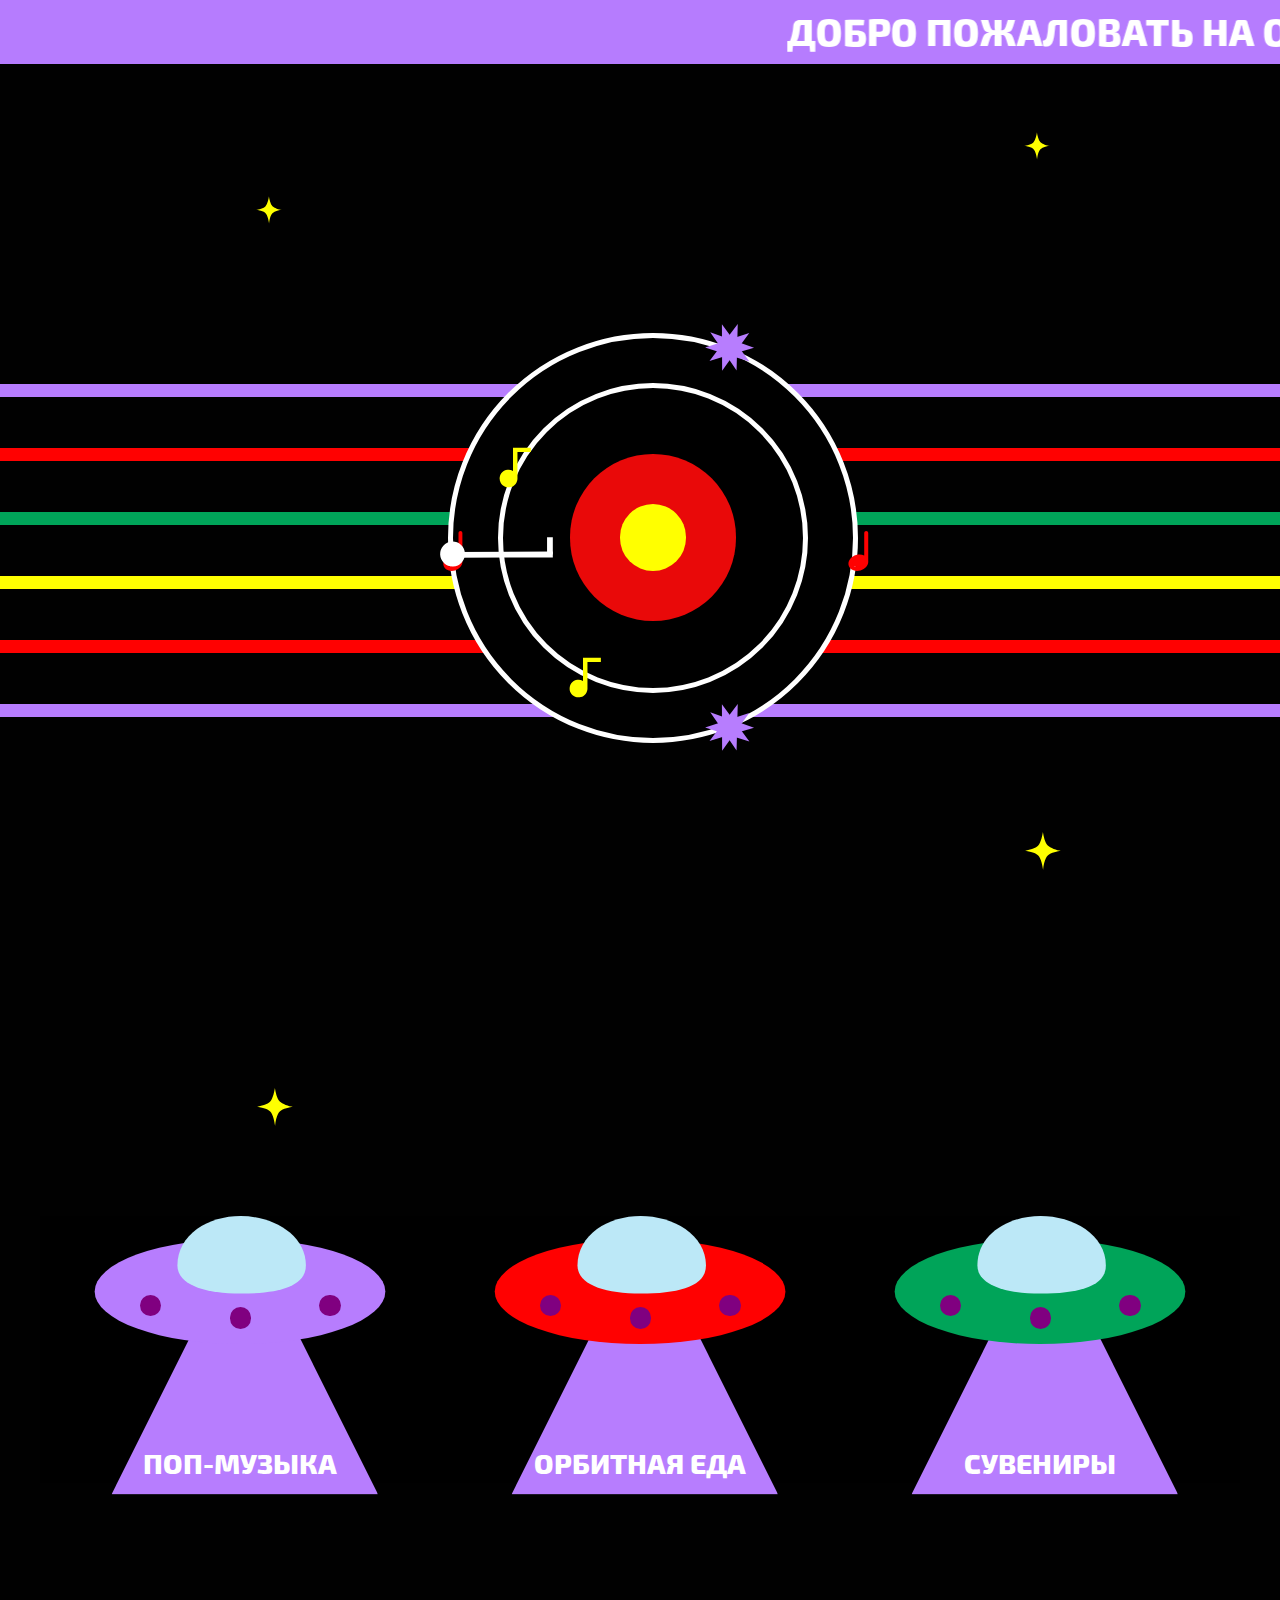
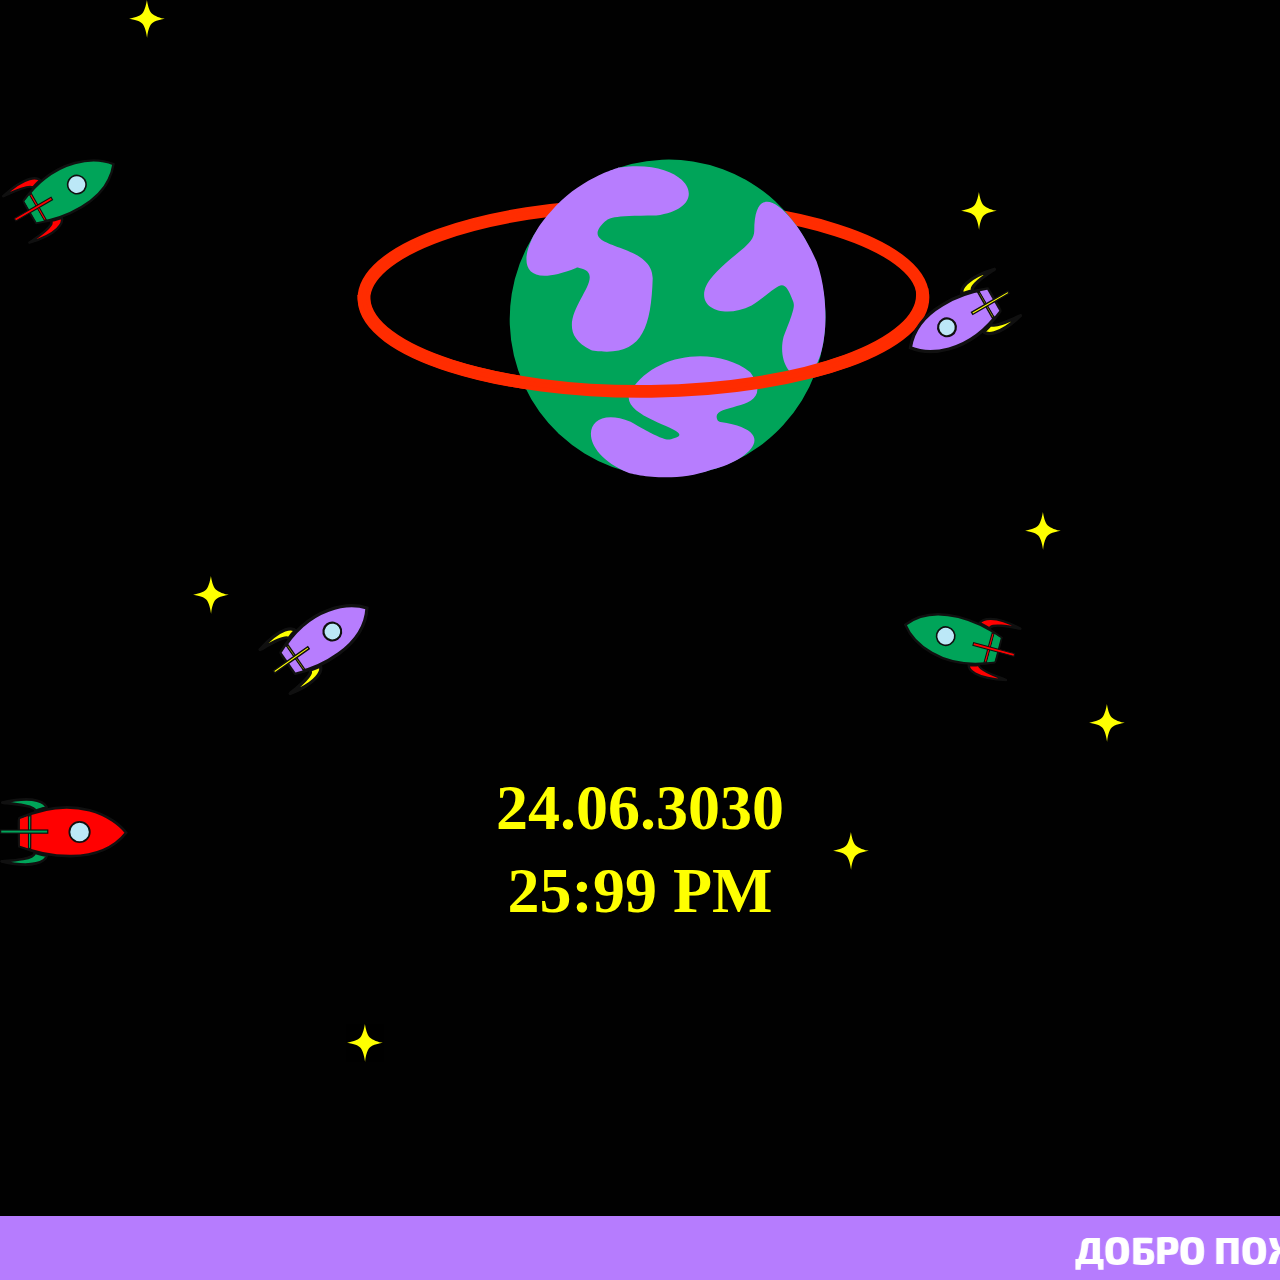
==== index.html @ cf9aab34 "update" ====
<!DOCTYPE html>
<html lang="en" dir="ltr">

<head>
  <meta charset="utf-8">
  <title>Supernova</title>
  <link rel="stylesheet" href="./stylesheets/style.css">
</head>


<body>


  <!-- ПЕРВЫЙ ЭКРАН -->


  <!-- /* Бегущая строка */ -->


  <div class="running_text">
    <div class="text_first">
      <marquee behavior="scroll" direction="left" scrollamount="50" class="text_first2">

        <span class="text_item1">ДОБРО ПОЖАЛОВАТЬ НА ORBIT FEST</span>
        <span class="text_item1">ДОБРО ПОЖАЛОВАТЬ НА ORBIT FEST</span>
        <span class="text_item1">ДОБРО ПОЖАЛОВАТЬ НА ORBIT FEST</span>
        <span class="text_item1">ДОБРО ПОЖАЛОВАТЬ НА ORBIT FEST</span>
        <span class="text_item1">ДОБРО ПОЖАЛОВАТЬ НА ORBIT FEST</span>
        <span class="text_item1">ДОБРО ПОЖАЛОВАТЬ НА ORBIT FEST</span>
        <span class="text_item1">ДОБРО ПОЖАЛОВАТЬ НА ORBIT FEST</span>
        <span class="text_item1">ДОБРО ПОЖАЛОВАТЬ НА ORBIT FEST</span>
        <span class="text_item1">ДОБРО ПОЖАЛОВАТЬ НА ORBIT FEST</span>
        <span class="text_item1">ДОБРО ПОЖАЛОВАТЬ НА ORBIT FEST</span>
      </marquee>
    </div>
  </div>


  <!-- Задние звезды первый экран  -->
  <div class="firstscreen">
    <div id="smallstar1"> <img src="img/smallstar2.svg" alt=""></div>
    <div id="smallstar2"> <img src="img/smallstar2.svg" alt=""></div>
  </div>


  <!-- Линии разноцветные -->
  <div class="lines_container">
    <div class="line_purple"></div>
    <div class="line_red"></div>
    <div class="line_green"></div>
    <div class="line_yellow"></div>
    <div class="line_red2"></div>
    <div class="line_purple2"></div>
  </div>


  <div class="orbit-container">
    <div class="inner-circle">
      <div class="inner2-circle">
        <div class="inner3-circle">
          <img src="img/music.svg" class="music1">
          <img src="img/music.svg" class="music2">
          <img src="img/note.svg" class="music3">
          <img src="img/star.svg" class="music4">
          <img src="img/note.svg" class="music5">
          <img src="img/star.svg" class="music6">
        </div>
      </div>
    </div>
  </div>


  <!-- ВТОРОЙ ЭКРАН -->
  <div class="imagestick">
    <img src="img/stick.svg" id="stick">
  </div>


  <!-- Задние звезды второй экран  -->
  <div class="screen2">
    <div id="smallstar3"> <img src="img/smallstar2.svg" alt=""></div>
    <div id="smallstar4"> <img src="img/smallstar2.svg" alt=""></div>
    <!-- Общий контейнер -->
    <div class="container">
      <!-- Первый контейнер -->
      <div class="box">
        <div class="light-rays"></div> <!-- Лучи -->
        <img src="img/ufo1.svg" alt="UFO" class="ufo-image">
        <div class="circles">
          <div class="circle circle1"></div>
          <div class="circle circle2"></div>
          <div class="circle circle3"></div>
        </div>
        <p class="text">поп-музыка</p>
      </div>
      <!-- Второй контейнер -->
      <div class="box">
        <div class="light-rays"></div> <!-- Лучи -->
        <img src="img/ufo2.svg" alt="UFO" class="ufo-image">
        <div class="circles">
          <div class="circle circle1"></div>
          <div class="circle circle2"></div>
          <div class="circle circle3"></div>
        </div>
        <p class="text">орбитная еда</p>
      </div>

      <!-- Третий контейнер -->
      <div class="box">
        <div class="light-rays"></div> <!-- Лучи -->
        <img src="img/ufo3.svg" alt="UFO" class="ufo-image">
        <div class="circles">
          <div class="circle circle1"></div>
          <div class="circle circle2"></div>
          <div class="circle circle3"></div>
        </div>
        <p class="text">сувениры</p>
      </div>
    </div>
  </div>
  <!-- ТРЕТИЙ ЭКРАН -->

  <!-- Задние звезды второй экран  -->
  <div class="screen3">
    <div id="smallstar5"> <img src="img/smallstar2.svg" alt=""></div>
    <div id="smallstar6"> <img src="img/smallstar2.svg" alt=""></div>
    <div id="smallstar7"> <img src="img/smallstar2.svg" alt=""></div>
    <div id="smallstar8"> <img src="img/smallstar2.svg" alt=""></div>
    <div class="planet">
      <img src="img/orbitseparated.svg" class="orbitseparated" alt="orbitseparated">
      <img src="img/orbittogether.svg" class="orbittogether" alt="orbittogether">
      <img src="img/planet.svg" class="planeta" alt="">
      <div id="redtag"> <img src="img/redtag.svg" alt=""></div>
      <div class="wrapper1">
        <div class="wrapper2">
          <div id="Rocket1">
            <img src="img/greenrocket.svg" alt="">
          </div>
        </div>
      </div>

      <div class="wrapper3">
        <div class="wrapper4">
          <div id="Rocket2">
            <img src="img/purplerocket.svg" alt="">
          </div>
        </div>
      </div>
      <div id="Rocket3">
        <img src="img/redrocket.svg" alt="">

      </div>
    </div>
  </div>
  <div class="screen4">
    <div id="smallstar9"> <img src="img/smallstar2.svg" alt=""></div>
    <div id="smallstar10"> <img src="img/smallstar2.svg" alt=""></div>
    <div id="smallstar11"> <img src="img/smallstar2.svg" alt=""></div>

    <div class="centered-text">
      <div class="date">24.06.3030</div>
      <div class="now">25:99 PM</div>
    </div>
    <div class="wrapper5">
      <div class="wrapper6">
        <div id="Rocket4">
          <img src="img/greenrocket.svg" alt="">
        </div>
      </div>
    </div>
    <div class="wrapper7">
      <div class="wrapper8">
        <div id="Rocket5">
          <img src="img/purplerocket.svg" alt="">
        </div>
      </div>
    </div>

  </div>

  <div class="footer">
    <div class="running_text2">
      <marquee behavior="scroll" direction="left" scrollamount="20" class="text_first2">
        <span class="text_item1">ДОБРО ПОЖАЛОВАТЬ НА ORBIT FEST</span>
        <span class="text_item1">ДОБРО ПОЖАЛОВАТЬ НА ORBIT FEST</span>
        <span class="text_item1">ДОБРО ПОЖАЛОВАТЬ НА ORBIT FEST</span>
        <span class="text_item1">ДОБРО ПОЖАЛОВАТЬ НА ORBIT FEST</span>
        <span class="text_item1">ДОБРО ПОЖАЛОВАТЬ НА ORBIT FEST</span>
        <span class="text_item1">ДОБРО ПОЖАЛОВАТЬ НА ORBIT FEST</span>
        <span class="text_item1">ДОБРО ПОЖАЛОВАТЬ НА ORBIT FEST</span>
        <span class="text_item1">ДОБРО ПОЖАЛОВАТЬ НА ORBIT FEST</span>
        <span class="text_item1">ДОБРО ПОЖАЛОВАТЬ НА ORBIT FEST</span>
        <span class="text_item1">ДОБРО ПОЖАЛОВАТЬ НА ORBIT FEST</span>
      </marquee>
    </div>
  </div>
</body>

</html>
---- stylesheets/style.css ----
@import "reset.css";
@import "content.css";
@import "responsive.css";
@import "font.css";
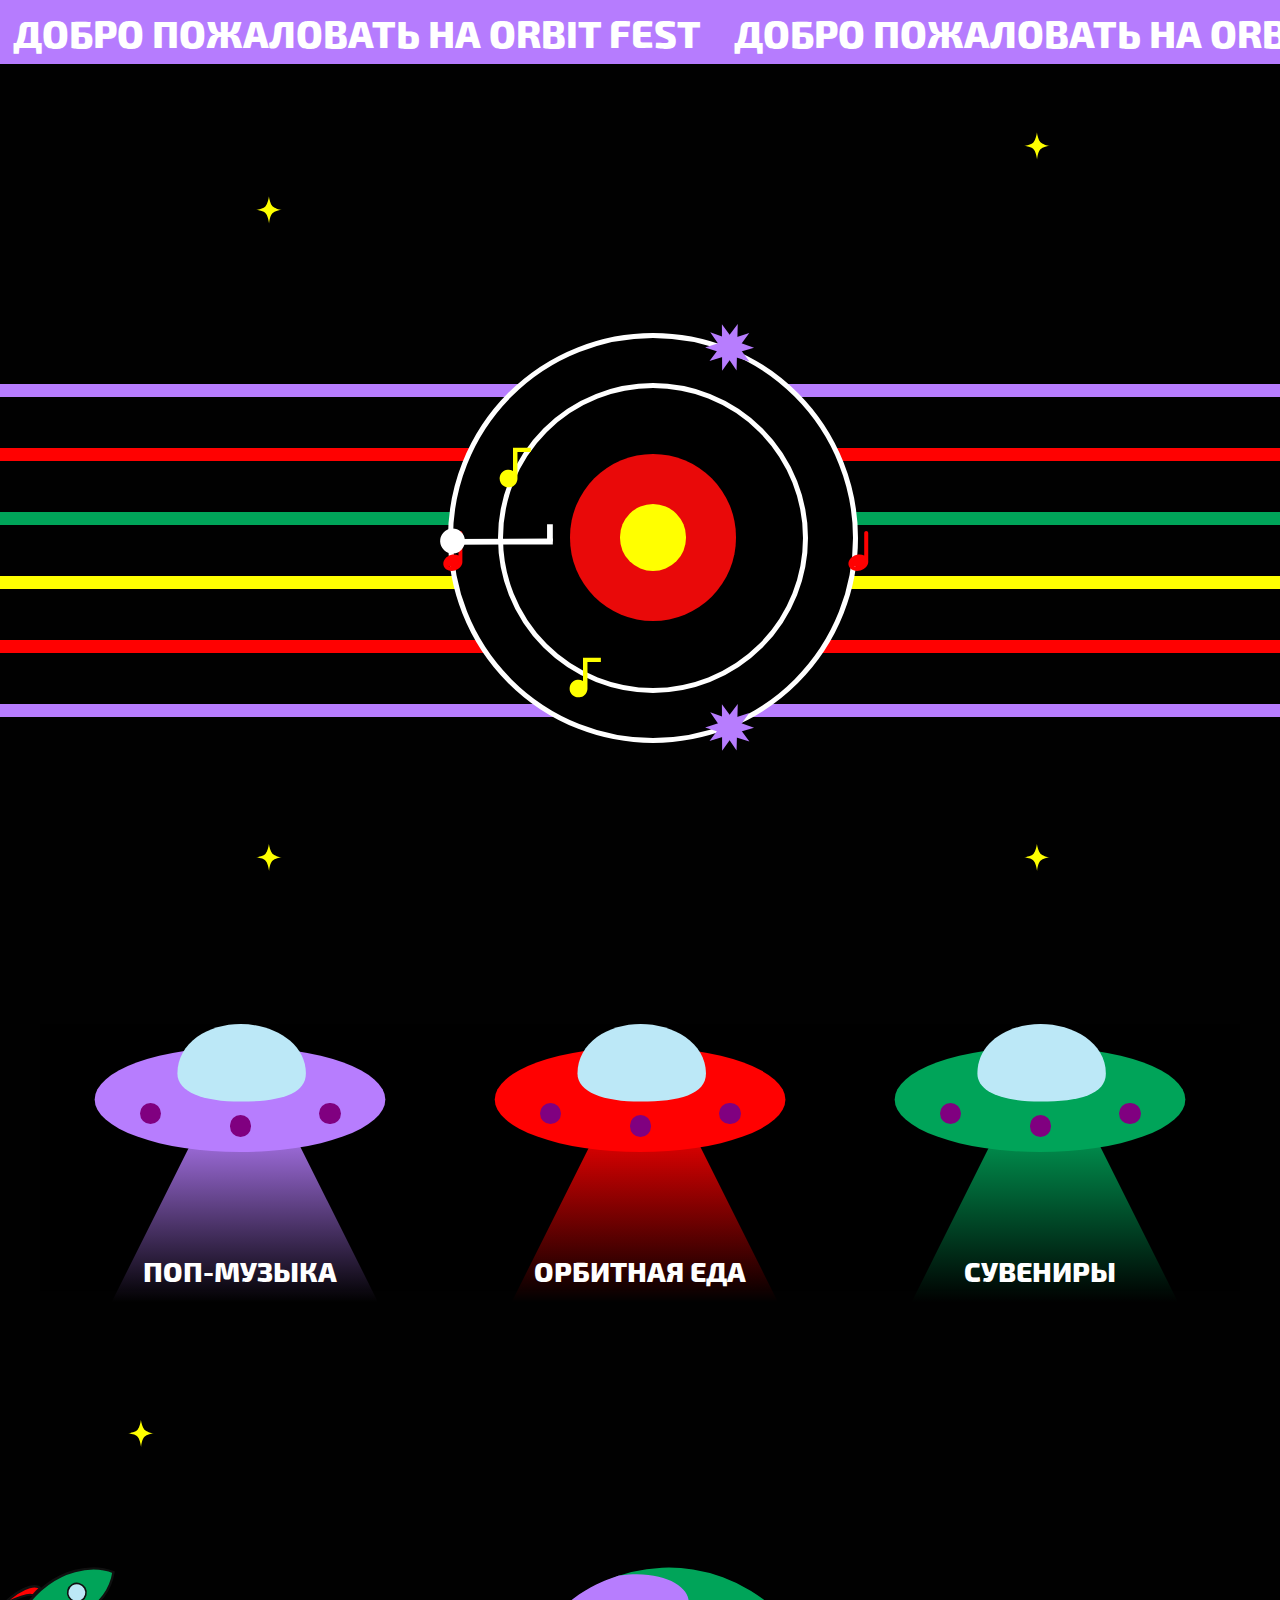
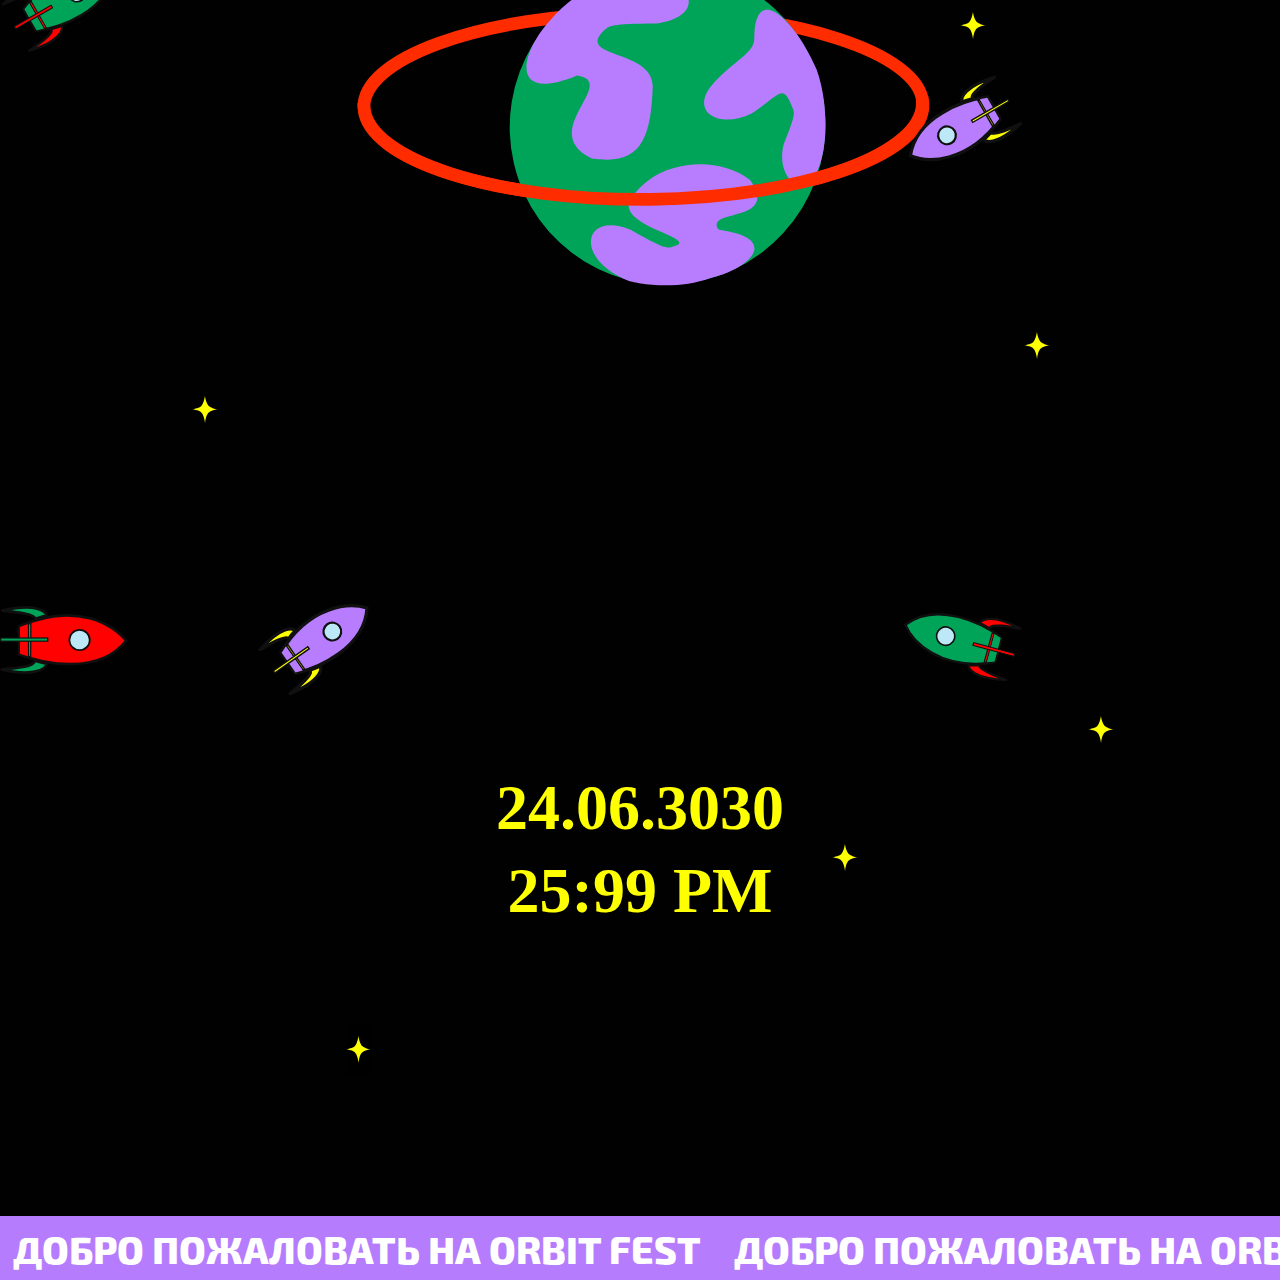
==== commit 3ccc5b2e: "CHANGE" ====
--- a/index.html
+++ b/index.html
@@ -19,21 +19,18 @@
 
   <div class="running_text">
     <div class="text_first">
-      <marquee behavior="scroll" direction="left" scrollamount="50" class="text_first2">
-
-        <span class="text_item1">ДОБРО ПОЖАЛОВАТЬ НА ORBIT FEST</span>
-        <span class="text_item1">ДОБРО ПОЖАЛОВАТЬ НА ORBIT FEST</span>
-        <span class="text_item1">ДОБРО ПОЖАЛОВАТЬ НА ORBIT FEST</span>
-        <span class="text_item1">ДОБРО ПОЖАЛОВАТЬ НА ORBIT FEST</span>
-        <span class="text_item1">ДОБРО ПОЖАЛОВАТЬ НА ORBIT FEST</span>
-        <span class="text_item1">ДОБРО ПОЖАЛОВАТЬ НА ORBIT FEST</span>
-        <span class="text_item1">ДОБРО ПОЖАЛОВАТЬ НА ORBIT FEST</span>
-        <span class="text_item1">ДОБРО ПОЖАЛОВАТЬ НА ORBIT FEST</span>
-        <span class="text_item1">ДОБРО ПОЖАЛОВАТЬ НА ORBIT FEST</span>
-        <span class="text_item1">ДОБРО ПОЖАЛОВАТЬ НА ORBIT FEST</span>
-      </marquee>
+      <span class="text_item">ДОБРО ПОЖАЛОВАТЬ НА ORBIT FEST</span>
+        <span class="text_item">ДОБРО ПОЖАЛОВАТЬ НА ORBIT FEST</span>
+        <span class="text_item">ДОБРО ПОЖАЛОВАТЬ НА ORBIT FEST</span>
+        <span class="text_item">ДОБРО ПОЖАЛОВАТЬ НА ORBIT FEST</span>
+        <span class="text_item">ДОБРО ПОЖАЛОВАТЬ НА ORBIT FEST</span>
+        <span class="text_item">ДОБРО ПОЖАЛОВАТЬ НА ORBIT FEST</span>
+        <span class="text_item">ДОБРО ПОЖАЛОВАТЬ НА ORBIT FEST</span>
+        <span class="text_item">ДОБРО ПОЖАЛОВАТЬ НА ORBIT FEST</span>
+        <span class="text_item">ДОБРО ПОЖАЛОВАТЬ НА ORBIT FEST</span>
+        <span class="text_item">ДОБРО ПОЖАЛОВАТЬ НА ORBIT FEST</span>
     </div>
-  </div>
+    </div>
 
 
   <!-- Задние звезды первый экран  -->
@@ -84,7 +81,7 @@
     <div class="container">
       <!-- Первый контейнер -->
       <div class="box">
-        <div class="light-rays"></div> <!-- Лучи -->
+        <div class="light-rays"></div> 
         <img src="img/ufo1.svg" alt="UFO" class="ufo-image">
         <div class="circles">
           <div class="circle circle1"></div>
@@ -95,7 +92,7 @@
       </div>
       <!-- Второй контейнер -->
       <div class="box">
-        <div class="light-rays"></div> <!-- Лучи -->
+        <div class="light-rays"></div> 
         <img src="img/ufo2.svg" alt="UFO" class="ufo-image">
         <div class="circles">
           <div class="circle circle1"></div>
@@ -179,21 +176,21 @@
   </div>
 
   <div class="footer">
-    <div class="running_text2">
-      <marquee behavior="scroll" direction="left" scrollamount="20" class="text_first2">
+    <div class="running_text">
+      <div class="text_first">
         <span class="text_item1">ДОБРО ПОЖАЛОВАТЬ НА ORBIT FEST</span>
-        <span class="text_item1">ДОБРО ПОЖАЛОВАТЬ НА ORBIT FEST</span>
-        <span class="text_item1">ДОБРО ПОЖАЛОВАТЬ НА ORBIT FEST</span>
-        <span class="text_item1">ДОБРО ПОЖАЛОВАТЬ НА ORBIT FEST</span>
-        <span class="text_item1">ДОБРО ПОЖАЛОВАТЬ НА ORBIT FEST</span>
-        <span class="text_item1">ДОБРО ПОЖАЛОВАТЬ НА ORBIT FEST</span>
-        <span class="text_item1">ДОБРО ПОЖАЛОВАТЬ НА ORBIT FEST</span>
-        <span class="text_item1">ДОБРО ПОЖАЛОВАТЬ НА ORBIT FEST</span>
-        <span class="text_item1">ДОБРО ПОЖАЛОВАТЬ НА ORBIT FEST</span>
-        <span class="text_item1">ДОБРО ПОЖАЛОВАТЬ НА ORBIT FEST</span>
-      </marquee>
-    </div>
-  </div>
+          <span class="text_item1">ДОБРО ПОЖАЛОВАТЬ НА ORBIT FEST</span>
+          <span class="text_item1">ДОБРО ПОЖАЛОВАТЬ НА ORBIT FEST</span>
+          <span class="text_item1">ДОБРО ПОЖАЛОВАТЬ НА ORBIT FEST</span>
+          <span class="text_item1">ДОБРО ПОЖАЛОВАТЬ НА ORBIT FEST</span>
+          <span class="text_item1">ДОБРО ПОЖАЛОВАТЬ НА ORBIT FEST</span>
+          <span class="text_item1">ДОБРО ПОЖАЛОВАТЬ НА ORBIT FEST</span>
+          <span class="text_item1">ДОБРО ПОЖАЛОВАТЬ НА ORBIT FEST</span>
+          <span class="text_item1">ДОБРО ПОЖАЛОВАТЬ НА ORBIT FEST</span>
+          <span class="text_item1">ДОБРО ПОЖАЛОВАТЬ НА ORBIT FEST</span>
+      </div>
+      </div>
+  
 </body>
 
 </html>--- a/stylesheets/style.css
+++ b/stylesheets/style.css
@@ -1,4 +1,4 @@
 @import "reset.css";
 @import "content.css";
-@import "responsive.css";
+@import "adaptive.css";
 @import "font.css";
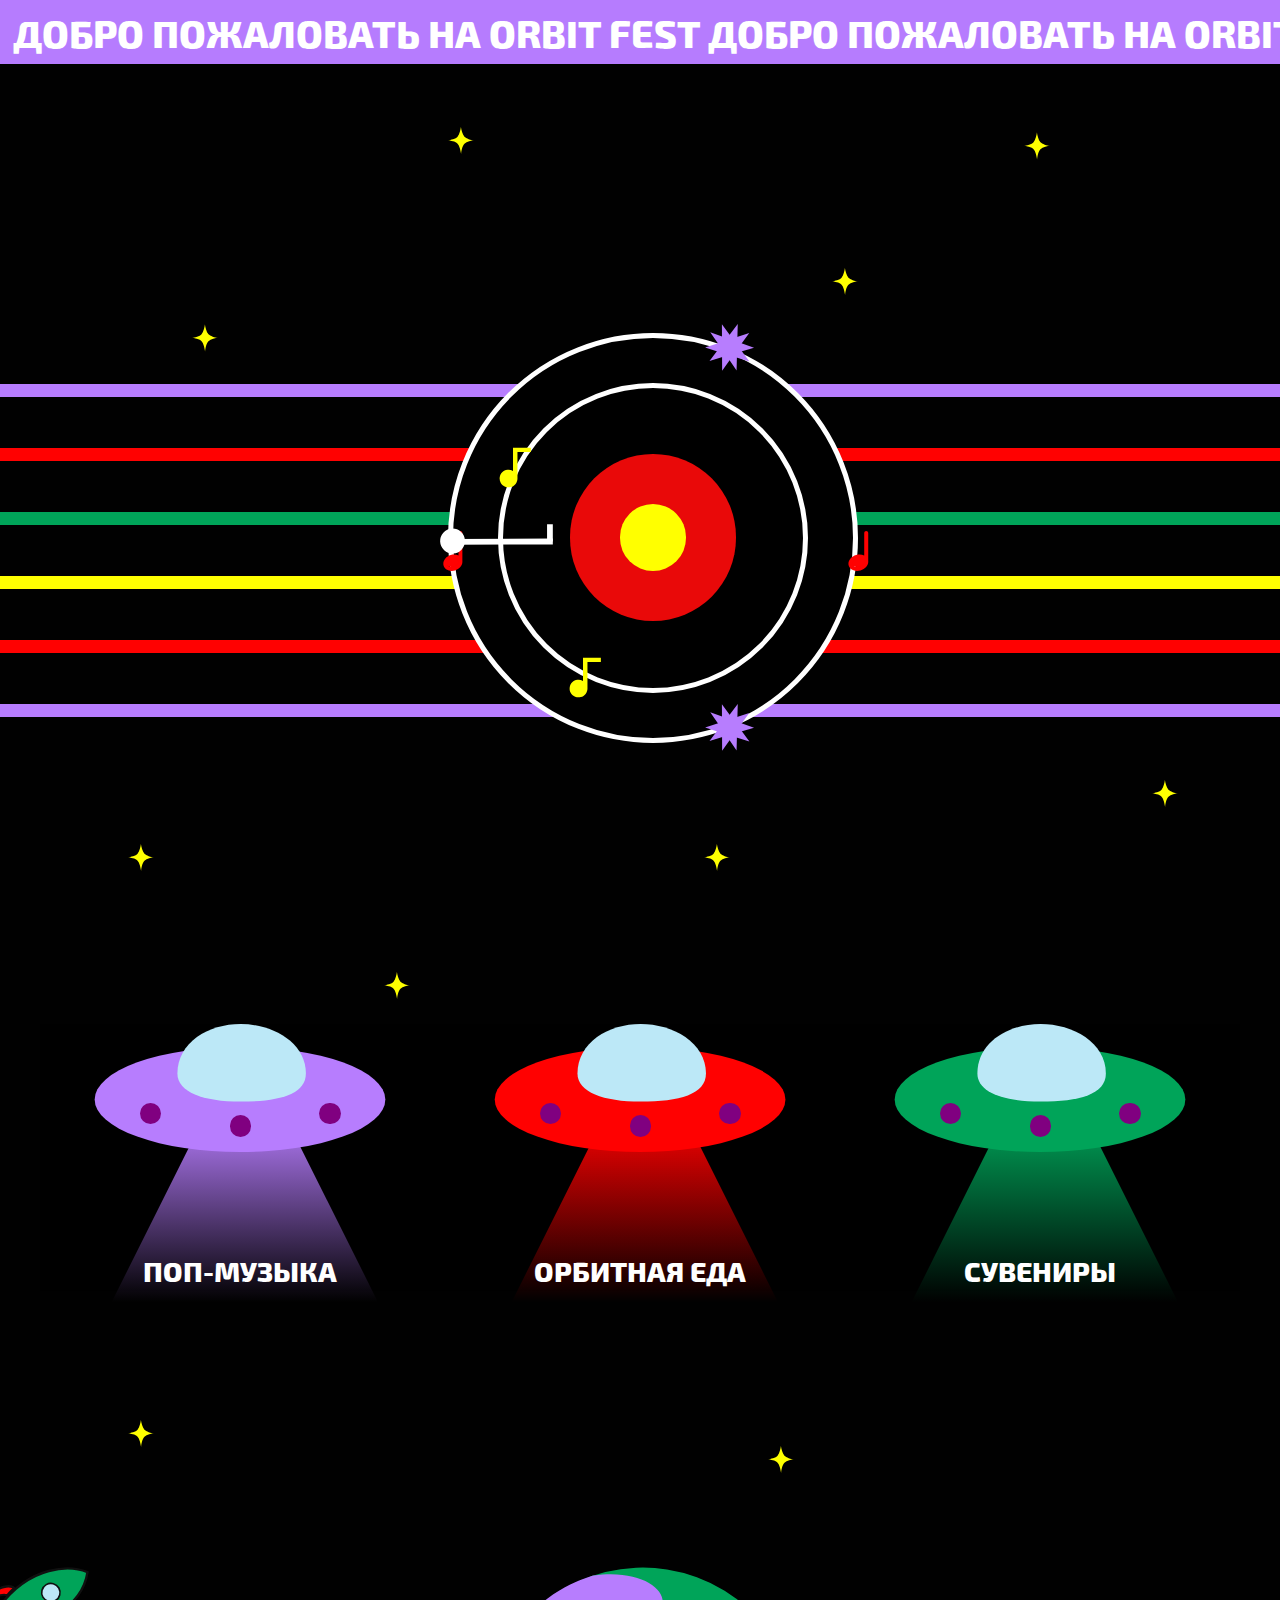
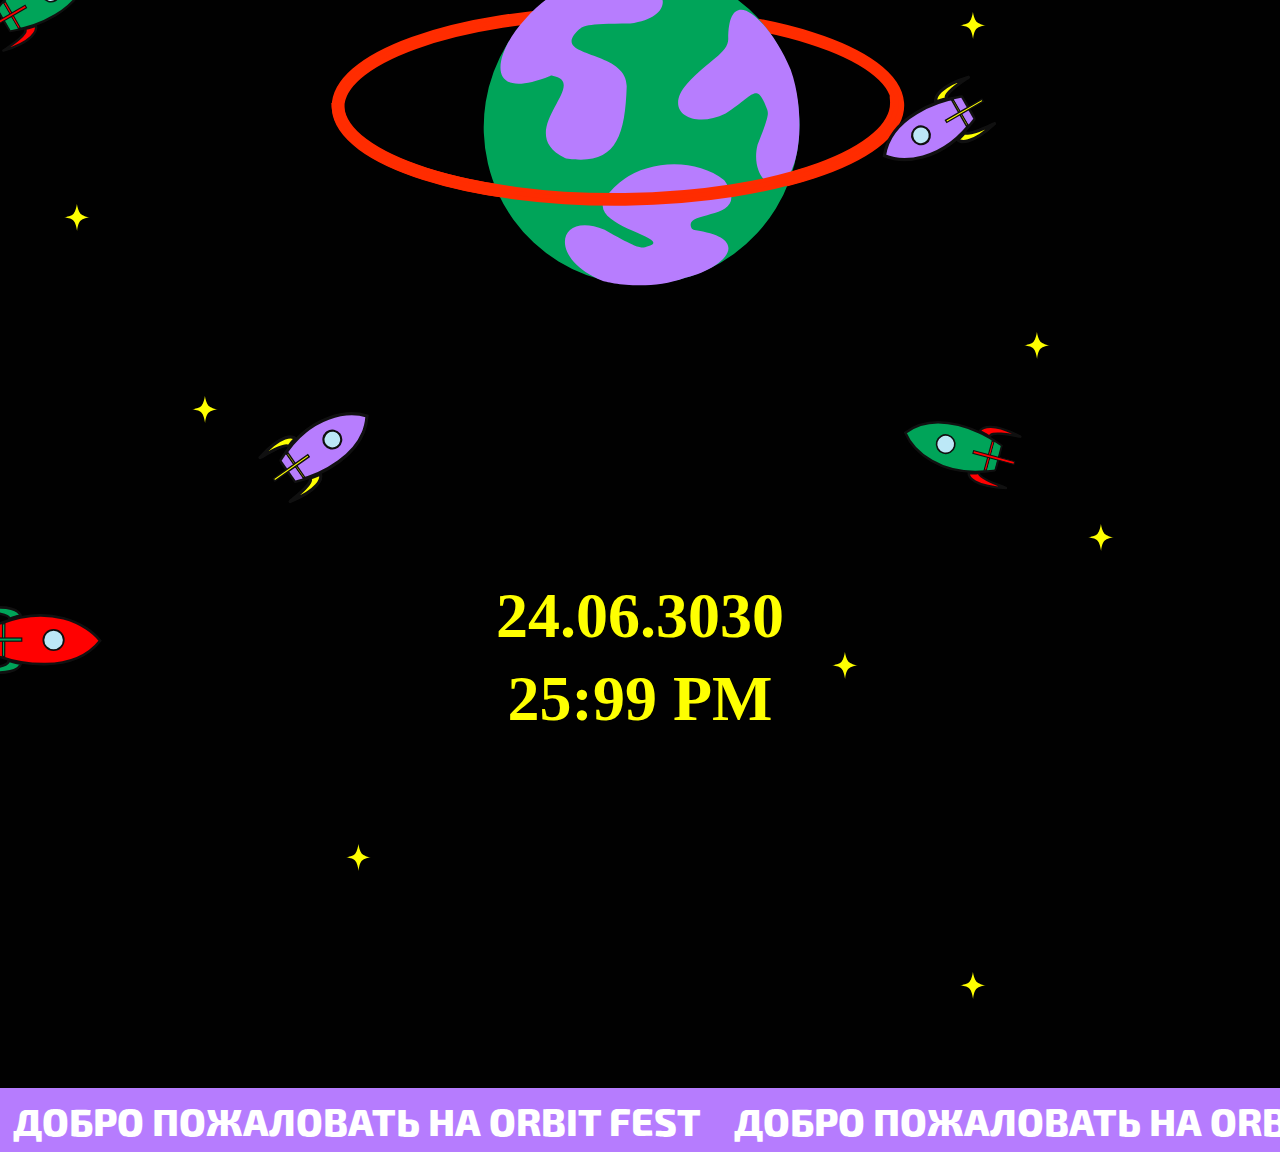
==== commit e43358a0: "update" ====
--- a/index.html
+++ b/index.html
@@ -20,15 +20,10 @@
   <div class="running_text">
     <div class="text_first">
       <span class="text_item">ДОБРО ПОЖАЛОВАТЬ НА ORBIT FEST</span>
-        <span class="text_item">ДОБРО ПОЖАЛОВАТЬ НА ORBIT FEST</span>
-        <span class="text_item">ДОБРО ПОЖАЛОВАТЬ НА ORBIT FEST</span>
-        <span class="text_item">ДОБРО ПОЖАЛОВАТЬ НА ORBIT FEST</span>
-        <span class="text_item">ДОБРО ПОЖАЛОВАТЬ НА ORBIT FEST</span>
-        <span class="text_item">ДОБРО ПОЖАЛОВАТЬ НА ORBIT FEST</span>
-        <span class="text_item">ДОБРО ПОЖАЛОВАТЬ НА ORBIT FEST</span>
-        <span class="text_item">ДОБРО ПОЖАЛОВАТЬ НА ORBIT FEST</span>
-        <span class="text_item">ДОБРО ПОЖАЛОВАТЬ НА ORBIT FEST</span>
-        <span class="text_item">ДОБРО ПОЖАЛОВАТЬ НА ORBIT FEST</span>
+      <span class="text_item">ДОБРО ПОЖАЛОВАТЬ НА ORBIT FEST</span>
+      <span class="text_item">ДОБРО ПОЖАЛОВАТЬ НА ORBIT FEST</span>
+      <span class="text_item">ДОБРО ПОЖАЛОВАТЬ НА ORBIT FEST</span>
+
     </div>
     </div>
 
@@ -37,6 +32,9 @@
   <div class="firstscreen">
     <div id="smallstar1"> <img src="img/smallstar2.svg" alt=""></div>
     <div id="smallstar2"> <img src="img/smallstar2.svg" alt=""></div>
+    <div id="smallstar12"> <img src="img/smallstar2.svg" alt=""></div>
+    <div id="smallstar13"> <img src="img/smallstar2.svg" alt=""></div>
+
   </div>
 
 
@@ -77,6 +75,8 @@
   <div class="screen2">
     <div id="smallstar3"> <img src="img/smallstar2.svg" alt=""></div>
     <div id="smallstar4"> <img src="img/smallstar2.svg" alt=""></div>
+    <div id="smallstar14"> <img src="img/smallstar2.svg" alt=""></div>
+    <div id="smallstar15"> <img src="img/smallstar2.svg" alt=""></div>
     <!-- Общий контейнер -->
     <div class="container">
       <!-- Первый контейнер -->
@@ -123,6 +123,8 @@
     <div id="smallstar6"> <img src="img/smallstar2.svg" alt=""></div>
     <div id="smallstar7"> <img src="img/smallstar2.svg" alt=""></div>
     <div id="smallstar8"> <img src="img/smallstar2.svg" alt=""></div>
+    <div id="smallstar16"> <img src="img/smallstar2.svg" alt=""></div>
+    <div id="smallstar17"> <img src="img/smallstar2.svg" alt=""></div>
     <div class="planet">
       <img src="img/orbitseparated.svg" class="orbitseparated" alt="orbitseparated">
       <img src="img/orbittogether.svg" class="orbittogether" alt="orbittogether">
@@ -153,6 +155,7 @@
     <div id="smallstar9"> <img src="img/smallstar2.svg" alt=""></div>
     <div id="smallstar10"> <img src="img/smallstar2.svg" alt=""></div>
     <div id="smallstar11"> <img src="img/smallstar2.svg" alt=""></div>
+    <div id="smallstar18"> <img src="img/smallstar2.svg" alt=""></div>
 
     <div class="centered-text">
       <div class="date">24.06.3030</div>
@@ -179,15 +182,10 @@
     <div class="running_text">
       <div class="text_first">
         <span class="text_item1">ДОБРО ПОЖАЛОВАТЬ НА ORBIT FEST</span>
-          <span class="text_item1">ДОБРО ПОЖАЛОВАТЬ НА ORBIT FEST</span>
-          <span class="text_item1">ДОБРО ПОЖАЛОВАТЬ НА ORBIT FEST</span>
-          <span class="text_item1">ДОБРО ПОЖАЛОВАТЬ НА ORBIT FEST</span>
-          <span class="text_item1">ДОБРО ПОЖАЛОВАТЬ НА ORBIT FEST</span>
-          <span class="text_item1">ДОБРО ПОЖАЛОВАТЬ НА ORBIT FEST</span>
-          <span class="text_item1">ДОБРО ПОЖАЛОВАТЬ НА ORBIT FEST</span>
-          <span class="text_item1">ДОБРО ПОЖАЛОВАТЬ НА ORBIT FEST</span>
-          <span class="text_item1">ДОБРО ПОЖАЛОВАТЬ НА ORBIT FEST</span>
-          <span class="text_item1">ДОБРО ПОЖАЛОВАТЬ НА ORBIT FEST</span>
+        <span class="text_item1">ДОБРО ПОЖАЛОВАТЬ НА ORBIT FEST</span>
+        <span class="text_item1">ДОБРО ПОЖАЛОВАТЬ НА ORBIT FEST</span>
+        <span class="text_item1">ДОБРО ПОЖАЛОВАТЬ НА ORBIT FEST</span>
+
       </div>
       </div>
   
